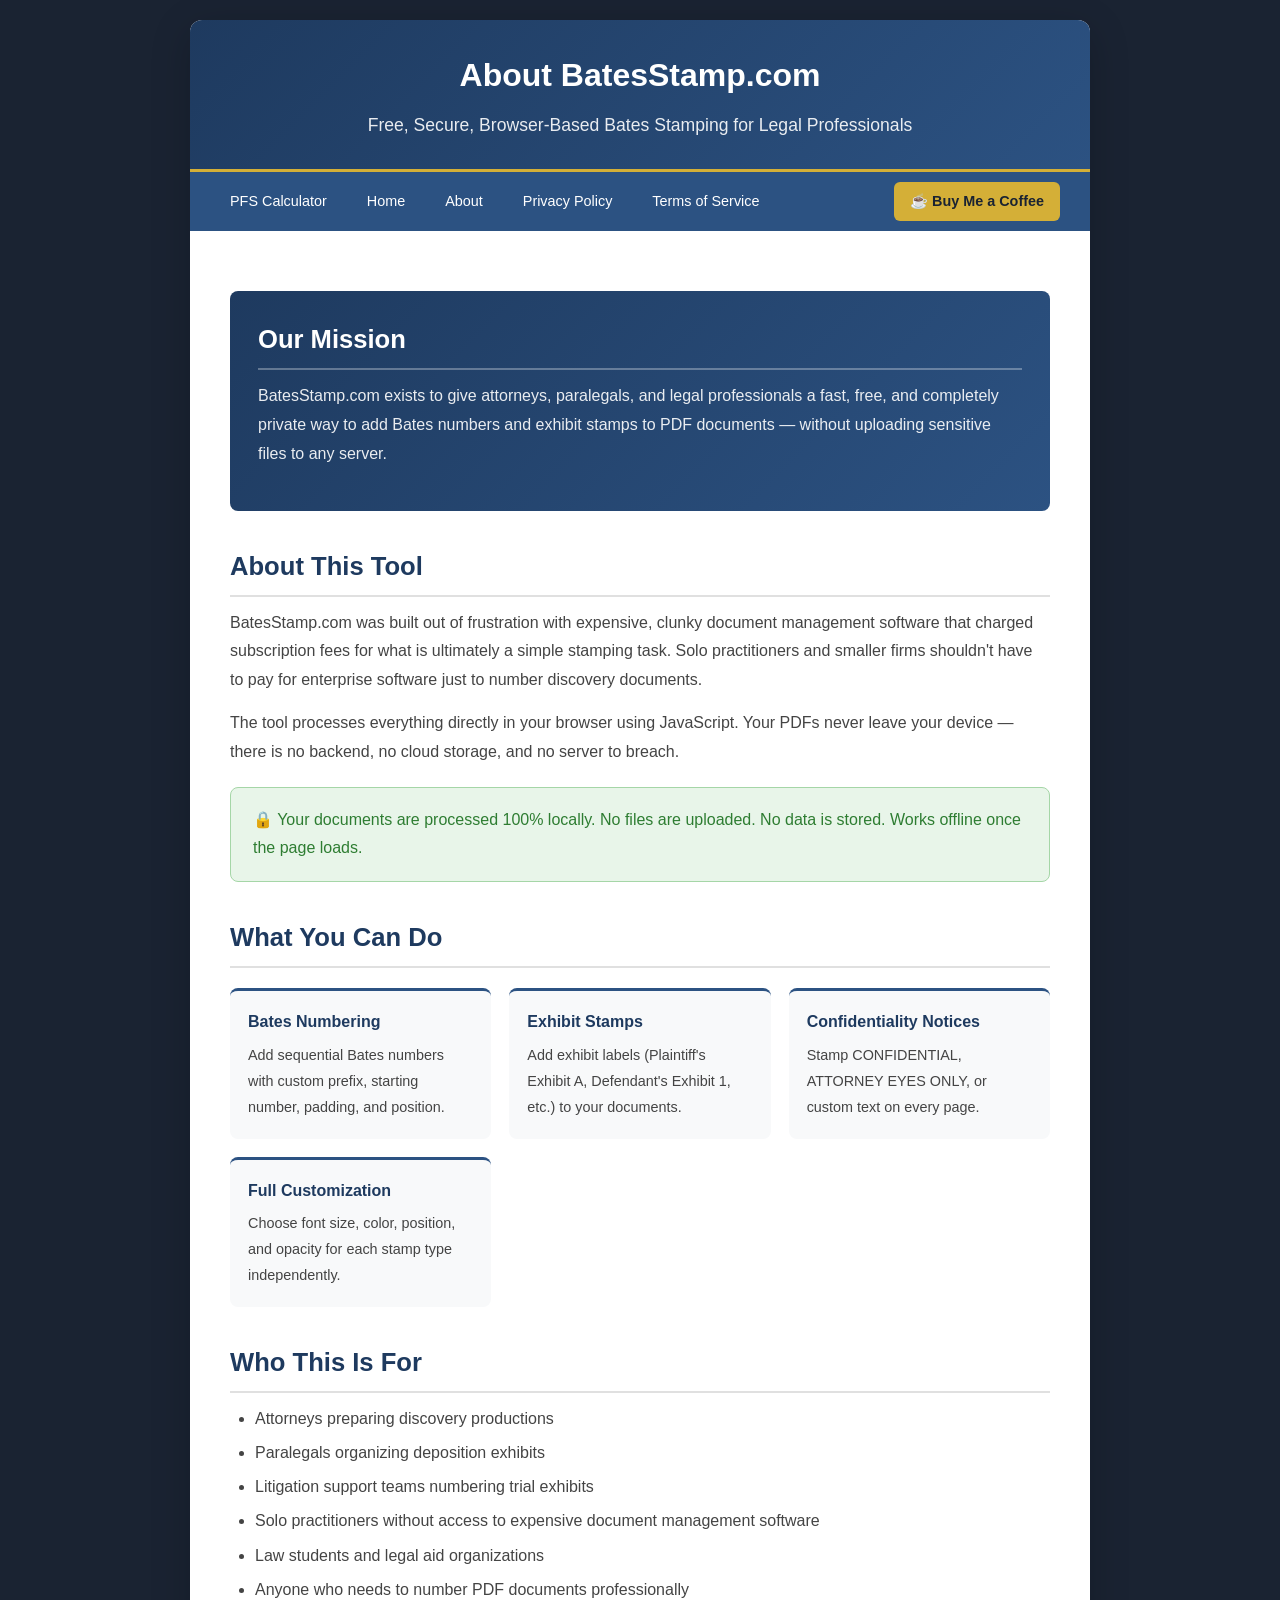
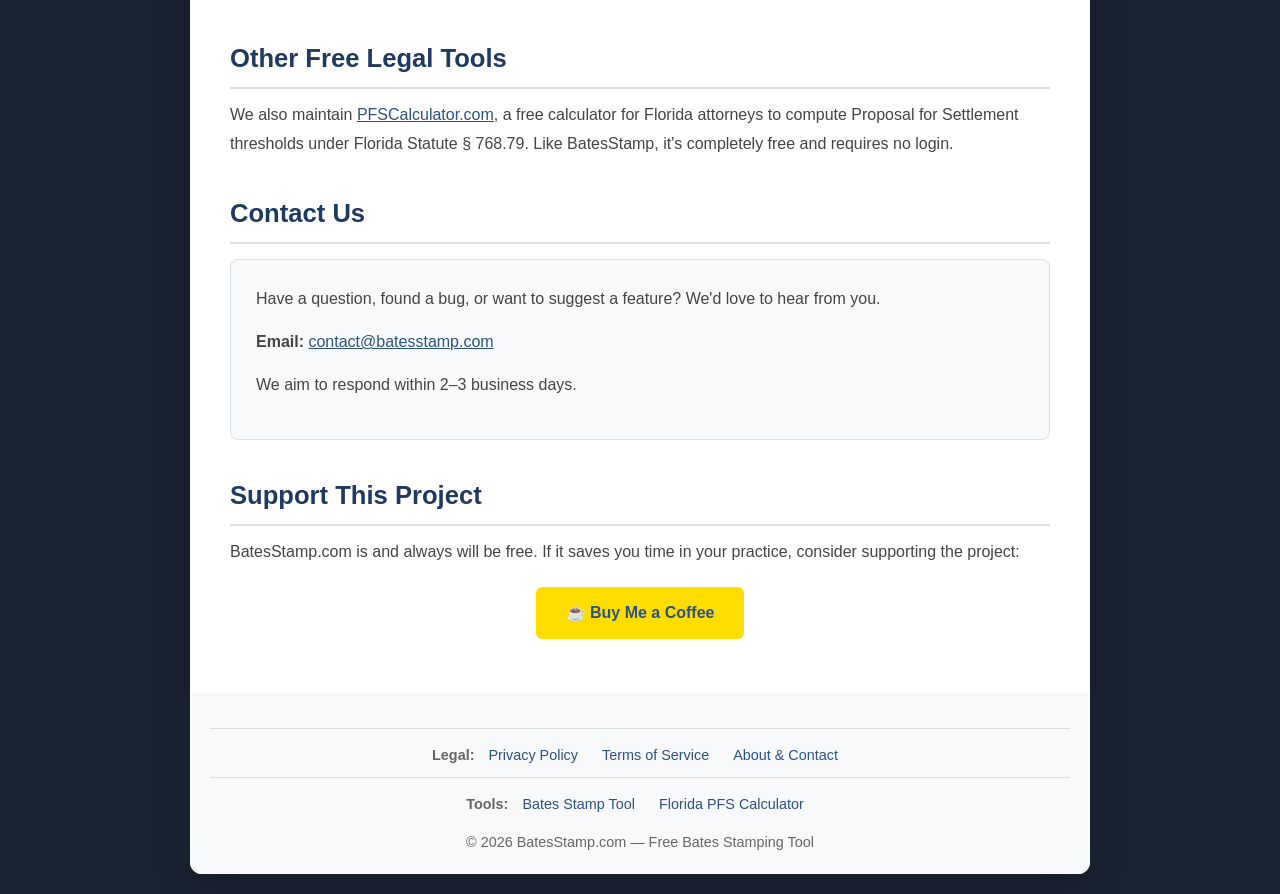
==== about.html @ 550e522e "Add AdSense compliance pages and site infrastructure - Add privacy-policy.html covering GA, AdSense," ====
<!DOCTYPE html>
<html lang="en">
<head>
    <meta charset="UTF-8">
    <meta name="viewport" content="width=device-width, initial-scale=1.0">

    <!-- Google Analytics -->
    <script async src="https://www.googletagmanager.com/gtag/js?id=G-13354133605"></script>
    <script>
      window.dataLayer = window.dataLayer || [];
      function gtag(){dataLayer.push(arguments);}
      gtag('js', new Date());
      gtag('config', 'G-13354133605');
    </script>

    <!-- Favicon -->
    <link rel="icon" type="image/x-icon" href="/favicon.ico">
    <link rel="icon" type="image/svg+xml" href="/favicon.svg">
    <link rel="apple-touch-icon" href="/apple-touch-icon.png">

    <title>About | BatesStamp.com &mdash; Free Online Bates Stamping Tool</title>
    <meta name="description" content="About BatesStamp.com - a free, secure browser-based tool for adding Bates numbers, exhibit stamps, and confidentiality notices to PDF documents.">
    <meta name="robots" content="index, follow">
    <link rel="canonical" href="https://batesstamp.com/about.html">

    <!-- Google AdSense -->
    <script async src="https://pagead2.googlesyndication.com/pagead/js/adsbygoogle.js?client=ca-pub-9125889511214710" crossorigin="anonymous"></script>

    <style>
        * { margin: 0; padding: 0; box-sizing: border-box; }

        body {
            font-family: -apple-system, BlinkMacSystemFont, 'Segoe UI', Roboto, Oxygen, Ubuntu, Cantarell, sans-serif;
            background: #1a2332;
            min-height: 100vh;
            padding: 20px;
            line-height: 1.6;
            color: #333;
        }

        .container {
            max-width: 900px;
            margin: 0 auto;
            background: white;
            border-radius: 12px;
            box-shadow: 0 10px 40px rgba(0,0,0,0.2);
            overflow: hidden;
        }

        .header {
            background: linear-gradient(135deg, #1e3a5f 0%, #2c5282 100%);
            color: white;
            padding: 30px;
            text-align: center;
            border-bottom: 3px solid #d4af37;
        }

        .header h1 { font-size: 2em; margin-bottom: 10px; }
        .header p { font-size: 1.1em; opacity: 0.9; }

        .nav-bar {
            background: #2c5282;
            padding: 10px 30px;
            display: flex;
            justify-content: space-between;
            align-items: center;
            flex-wrap: wrap;
            gap: 15px;
        }

        .nav-links { display: flex; gap: 20px; flex-wrap: wrap; }

        .nav-links a {
            color: white;
            text-decoration: none;
            font-size: 0.9em;
            padding: 5px 10px;
            border-radius: 4px;
            transition: background 0.3s;
        }

        .nav-links a:hover { background: rgba(255,255,255,0.1); }

        .support-link {
            background: #d4af37;
            color: #1a2332;
            padding: 8px 16px;
            border-radius: 6px;
            text-decoration: none;
            font-weight: 600;
            font-size: 0.9em;
            transition: transform 0.2s, box-shadow 0.2s;
            display: inline-block;
        }

        .support-link:hover {
            transform: translateY(-2px);
            box-shadow: 0 4px 12px rgba(212,175,55,0.3);
        }

        .page-content { padding: 40px; }

        .page-content h2 {
            color: #1e3a5f;
            font-size: 1.6rem;
            margin-top: 35px;
            margin-bottom: 12px;
            padding-bottom: 8px;
            border-bottom: 2px solid #e0e0e0;
        }

        .page-content h3 {
            color: #2c5282;
            font-size: 1.1rem;
            margin-top: 20px;
            margin-bottom: 8px;
        }

        .page-content p { margin-bottom: 14px; color: #444; line-height: 1.8; }

        .page-content ul { margin-left: 25px; margin-bottom: 14px; }

        .page-content li { margin-bottom: 7px; color: #444; line-height: 1.7; }

        .page-content a { color: #2c5282; }
        .page-content a:hover { text-decoration: underline; }

        .feature-grid {
            display: grid;
            grid-template-columns: repeat(auto-fit, minmax(200px, 1fr));
            gap: 18px;
            margin: 20px 0;
        }

        .feature-card {
            background: #f8f9fa;
            border-radius: 8px;
            padding: 18px;
            border-top: 3px solid #2c5282;
        }

        .feature-card h3 { margin-top: 0; color: #1e3a5f; font-size: 1rem; }
        .feature-card p { font-size: 0.9rem; margin-bottom: 0; }

        .mission-box {
            background: linear-gradient(135deg, #1e3a5f 0%, #2c5282 100%);
            color: white;
            border-radius: 8px;
            padding: 28px;
            margin: 20px 0 30px;
        }

        .mission-box h2 {
            color: white;
            border-bottom-color: rgba(255,255,255,0.3);
            margin-top: 0;
        }

        .mission-box p { color: rgba(255,255,255,0.9); }

        .privacy-badge {
            background: #e8f5e9;
            border: 1px solid #a5d6a7;
            border-radius: 8px;
            padding: 18px 22px;
            margin: 20px 0;
        }

        .privacy-badge p { color: #2e7d32; margin-bottom: 0; font-weight: 500; }

        .contact-box {
            background: #f8f9fa;
            border: 1px solid #e0e0e0;
            border-radius: 8px;
            padding: 25px;
            margin-top: 15px;
        }

        .coffee-btn {
            display: inline-block;
            background: #FFDD00;
            color: #000;
            padding: 12px 30px;
            border-radius: 6px;
            font-weight: 600;
            text-decoration: none;
            transition: transform 0.2s, box-shadow 0.2s;
            font-size: 1rem;
        }

        .coffee-btn:hover {
            transform: translateY(-2px);
            box-shadow: 0 5px 15px rgba(255,221,0,0.4);
            color: #000;
            text-decoration: none;
        }

        .footer {
            text-align: center;
            padding: 20px;
            color: #666;
            font-size: 0.9em;
            background: #f8f9fa;
        }

        .footer-links { margin-top: 15px; padding-top: 15px; border-top: 1px solid #ddd; }

        .footer-links a {
            color: #2c5282;
            text-decoration: none;
            margin: 0 10px;
            font-weight: 500;
        }

        .footer-links a:hover { text-decoration: underline; }

        @media (max-width: 768px) {
            .page-content { padding: 20px; }
            .header h1 { font-size: 1.6em; }
            .nav-bar { flex-direction: column; align-items: flex-start; padding: 15px; }
            .nav-links { width: 100%; flex-direction: column; gap: 10px; }
            .support-link { width: 100%; text-align: center; }
        }
    </style>
</head>
<body>
    <div class="container">
        <div class="header">
            <h1>About BatesStamp.com</h1>
            <p>Free, Secure, Browser-Based Bates Stamping for Legal Professionals</p>
        </div>

        <div class="nav-bar">
            <div class="nav-links">
                <a href="https://pfscalculator.com" target="_blank" rel="noopener noreferrer">PFS Calculator</a>
                <a href="/">Home</a>
                <a href="/about.html">About</a>
                <a href="/privacy-policy.html">Privacy Policy</a>
                <a href="/terms-of-service.html">Terms of Service</a>
            </div>
            <a href="https://www.buymeacoffee.com/ctibs" target="_blank" rel="noopener noreferrer" class="support-link">&#9749; Buy Me a Coffee</a>
        </div>

        <div class="page-content">

            <div class="mission-box">
                <h2>Our Mission</h2>
                <p>BatesStamp.com exists to give attorneys, paralegals, and legal professionals a fast, free, and completely private way to add Bates numbers and exhibit stamps to PDF documents &mdash; without uploading sensitive files to any server.</p>
            </div>

            <h2>About This Tool</h2>
            <p>BatesStamp.com was built out of frustration with expensive, clunky document management software that charged subscription fees for what is ultimately a simple stamping task. Solo practitioners and smaller firms shouldn't have to pay for enterprise software just to number discovery documents.</p>

            <p>The tool processes everything directly in your browser using JavaScript. Your PDFs never leave your device &mdash; there is no backend, no cloud storage, and no server to breach.</p>

            <div class="privacy-badge">
                <p>&#128274; Your documents are processed 100% locally. No files are uploaded. No data is stored. Works offline once the page loads.</p>
            </div>

            <h2>What You Can Do</h2>

            <div class="feature-grid">
                <div class="feature-card">
                    <h3>Bates Numbering</h3>
                    <p>Add sequential Bates numbers with custom prefix, starting number, padding, and position.</p>
                </div>
                <div class="feature-card">
                    <h3>Exhibit Stamps</h3>
                    <p>Add exhibit labels (Plaintiff's Exhibit A, Defendant's Exhibit 1, etc.) to your documents.</p>
                </div>
                <div class="feature-card">
                    <h3>Confidentiality Notices</h3>
                    <p>Stamp CONFIDENTIAL, ATTORNEY EYES ONLY, or custom text on every page.</p>
                </div>
                <div class="feature-card">
                    <h3>Full Customization</h3>
                    <p>Choose font size, color, position, and opacity for each stamp type independently.</p>
                </div>
            </div>

            <h2>Who This Is For</h2>
            <ul>
                <li>Attorneys preparing discovery productions</li>
                <li>Paralegals organizing deposition exhibits</li>
                <li>Litigation support teams numbering trial exhibits</li>
                <li>Solo practitioners without access to expensive document management software</li>
                <li>Law students and legal aid organizations</li>
                <li>Anyone who needs to number PDF documents professionally</li>
            </ul>

            <h2>Other Free Legal Tools</h2>
            <p>We also maintain <a href="https://pfscalculator.com" target="_blank" rel="noopener noreferrer">PFSCalculator.com</a>, a free calculator for Florida attorneys to compute Proposal for Settlement thresholds under Florida Statute &sect;&nbsp;768.79. Like BatesStamp, it's completely free and requires no login.</p>

            <h2 id="contact">Contact Us</h2>
            <div class="contact-box">
                <p>Have a question, found a bug, or want to suggest a feature? We'd love to hear from you.</p>
                <p>
                    <strong>Email:</strong> <a href="mailto:contact@batesstamp.com">contact@batesstamp.com</a>
                </p>
                <p>We aim to respond within 2&ndash;3 business days.</p>
            </div>

            <h2>Support This Project</h2>
            <p>BatesStamp.com is and always will be free. If it saves you time in your practice, consider supporting the project:</p>
            <p style="text-align: center; margin-top: 20px;">
                <a href="https://www.buymeacoffee.com/ctibs" target="_blank" rel="noopener noreferrer" class="coffee-btn">&#9749; Buy Me a Coffee</a>
            </p>

        </div>

        <div class="footer">
            <div class="footer-links">
                <strong>Legal:</strong>
                <a href="/privacy-policy.html">Privacy Policy</a>
                <a href="/terms-of-service.html">Terms of Service</a>
                <a href="/about.html">About &amp; Contact</a>
            </div>
            <div class="footer-links" style="margin-top: 10px;">
                <strong>Tools:</strong>
                <a href="/">Bates Stamp Tool</a>
                <a href="https://pfscalculator.com" target="_blank" rel="noopener noreferrer">Florida PFS Calculator</a>
            </div>
            <p style="margin-top: 15px;">&copy; 2026 BatesStamp.com &mdash; Free Bates Stamping Tool</p>
        </div>
    </div>
</body>
</html>
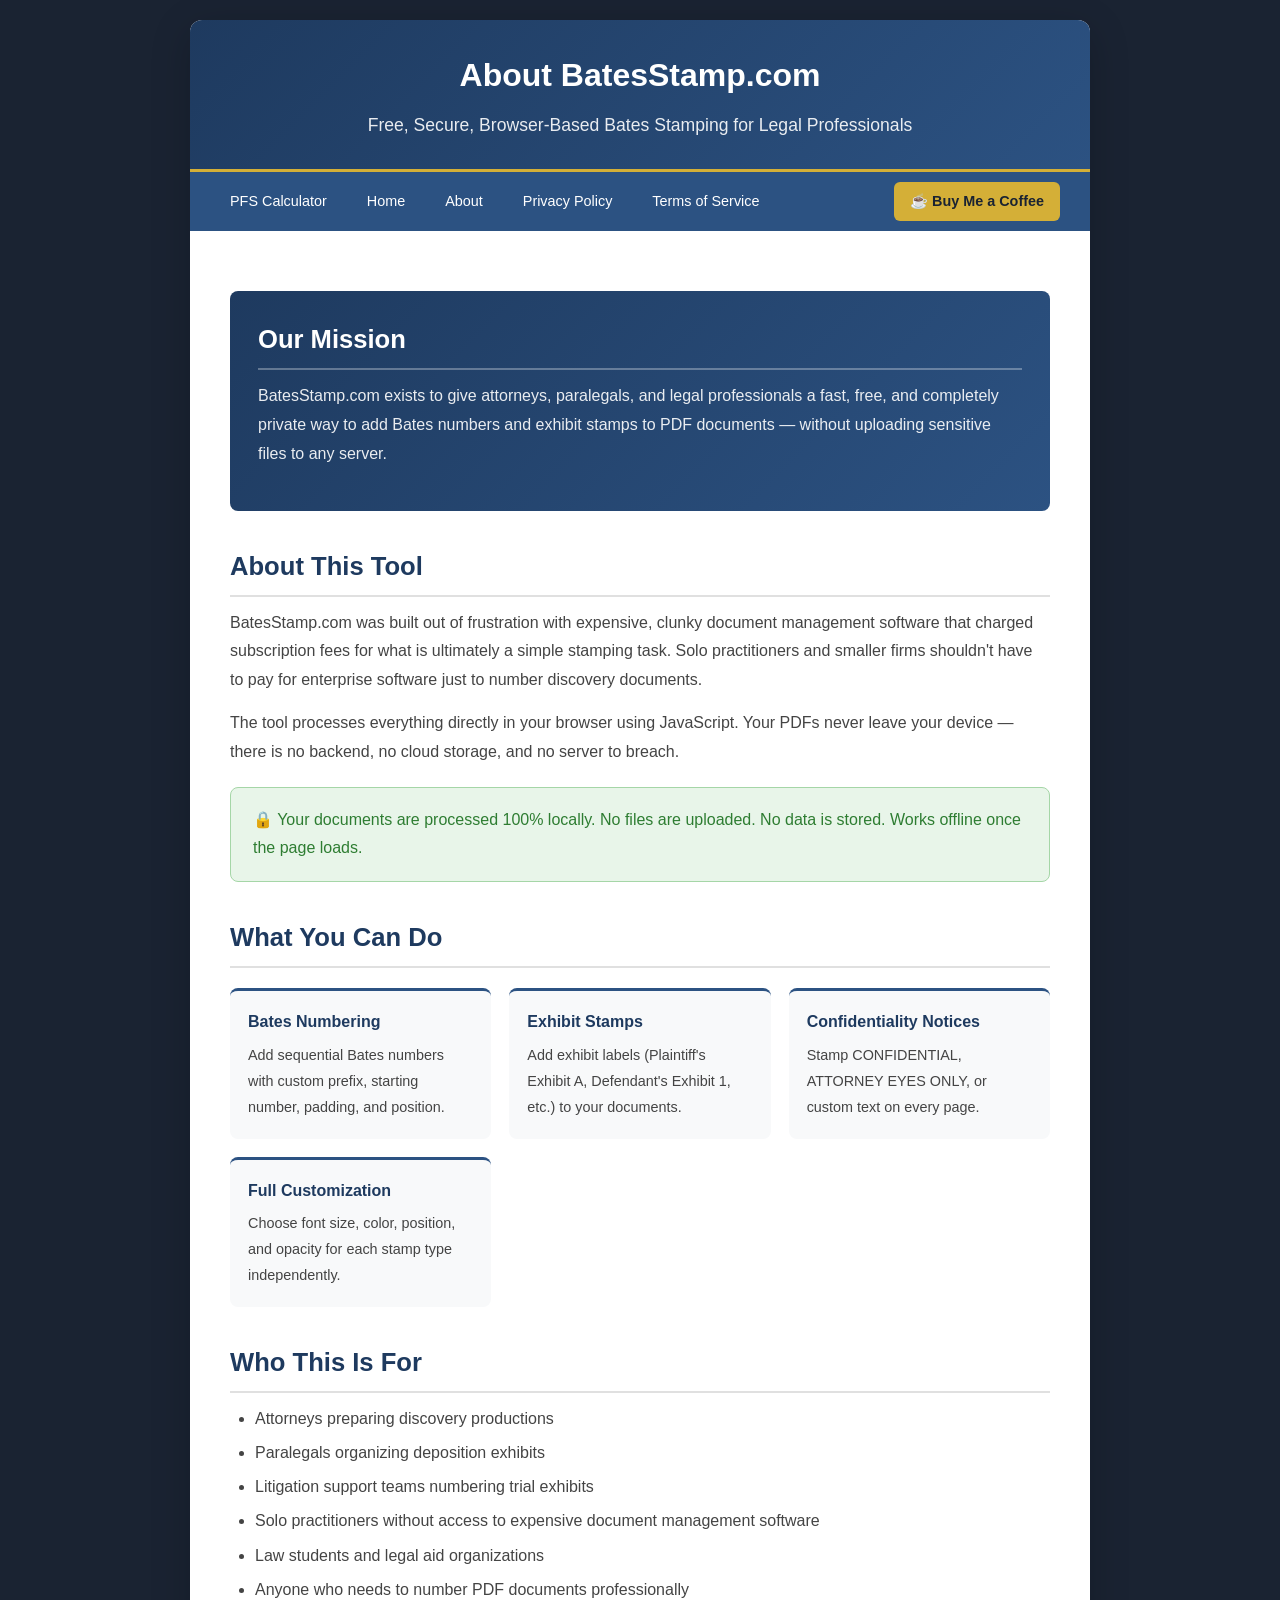
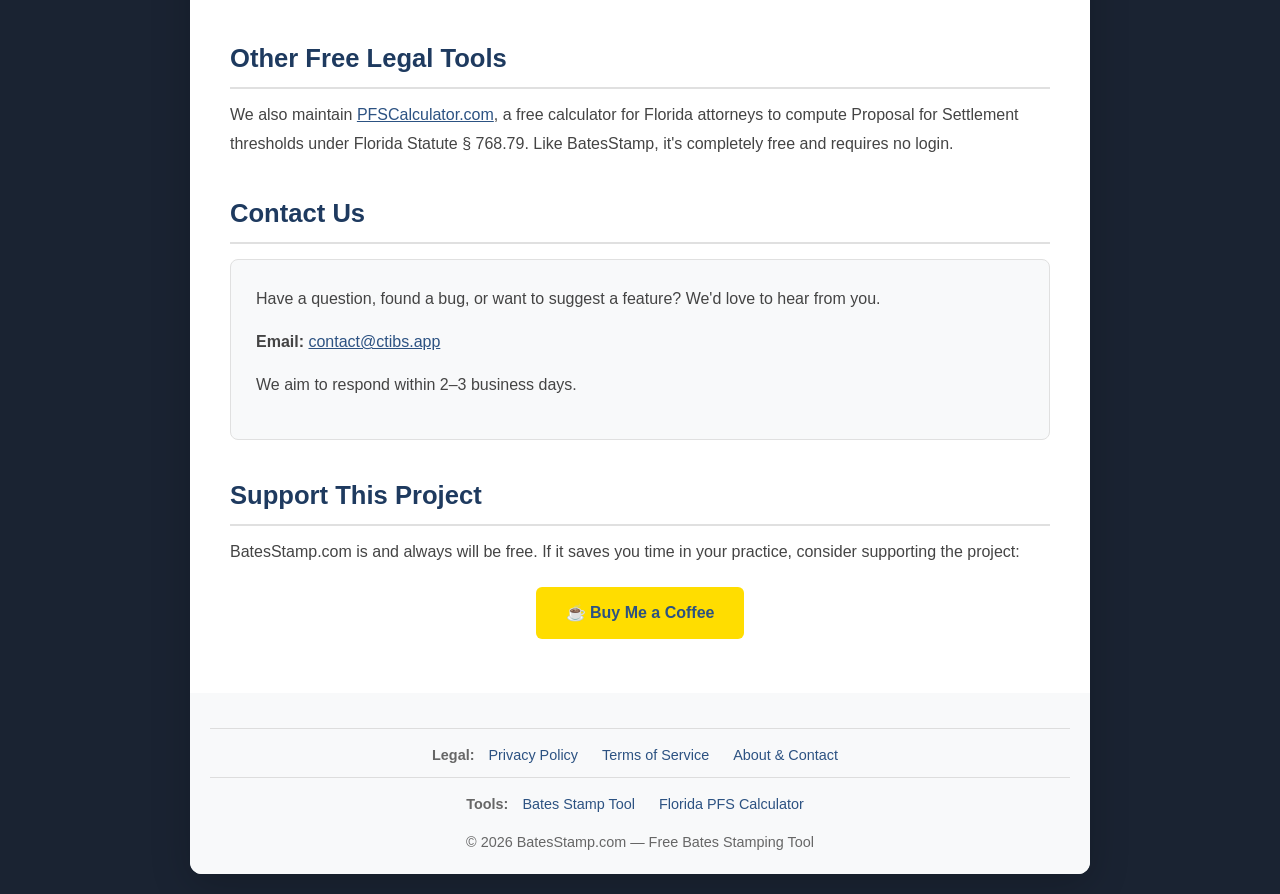
==== commit 85cd7f62: "Update contact email address in about.html" ====
--- a/about.html
+++ b/about.html
@@ -295,7 +295,7 @@
             <div class="contact-box">
                 <p>Have a question, found a bug, or want to suggest a feature? We'd love to hear from you.</p>
                 <p>
-                    <strong>Email:</strong> <a href="mailto:contact@batesstamp.com">contact@batesstamp.com</a>
+                    <strong>Email:</strong> <a href="mailto:contact@ctibs.app">contact@ctibs.app</a>
                 </p>
                 <p>We aim to respond within 2&ndash;3 business days.</p>
             </div>
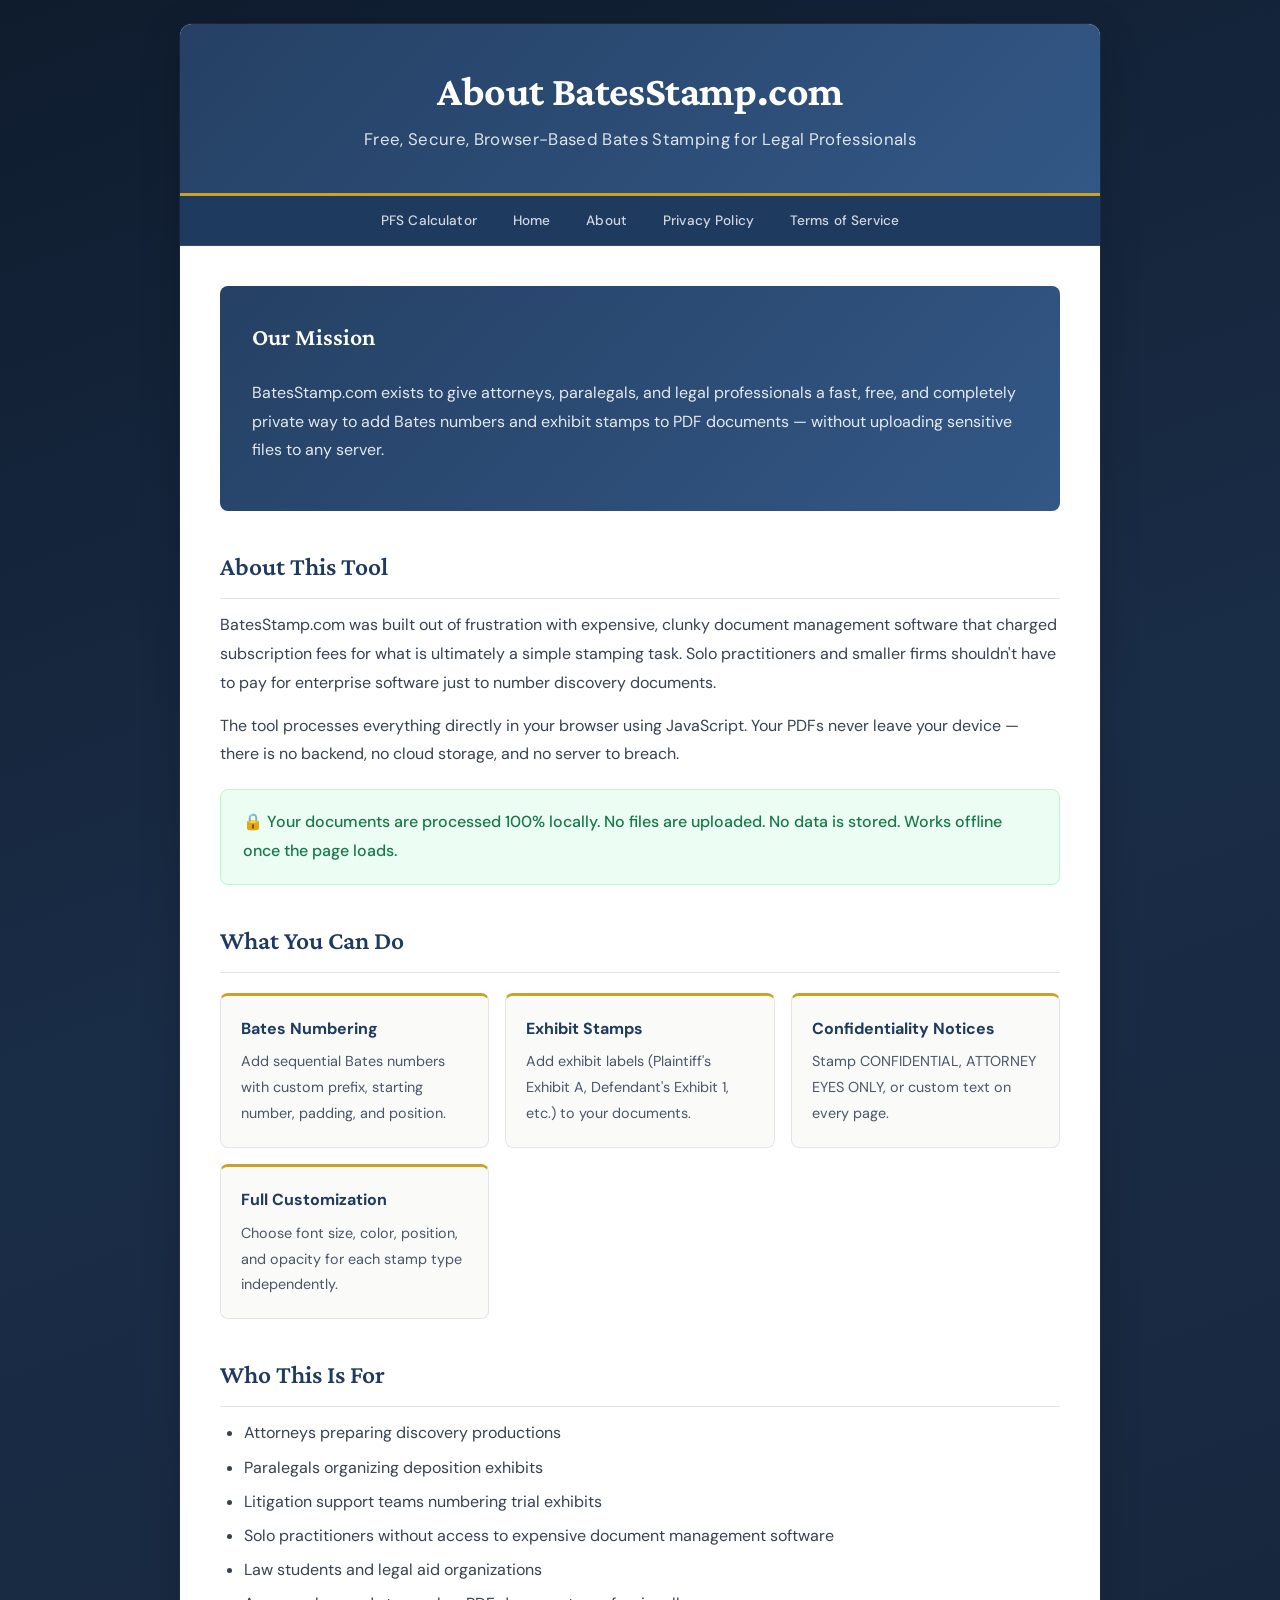
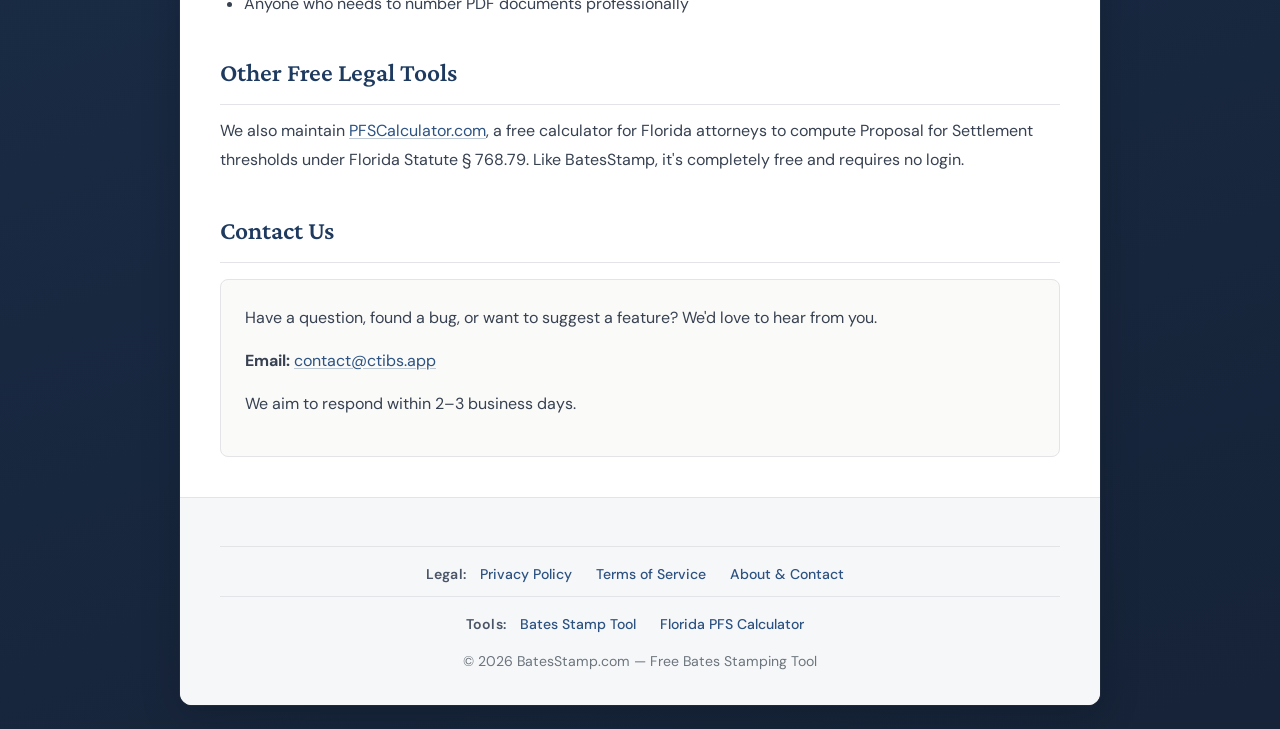
==== commit 592125d0: "Major site overhaul: design, accessibility, security, and SEO improvements Design: - Add Crimson Pro" ====
--- a/about.html
+++ b/about.html
@@ -13,6 +13,9 @@
       gtag('config', 'G-13354133605');
     </script>
 
+    <!-- Umami Analytics -->
+    <script defer src="https://umami.ctibs.app/script.js" data-website-id="b5a8938f-fd00-486c-bf17-0352963407f3"></script>
+
     <!-- Favicon -->
     <link rel="icon" type="image/x-icon" href="/favicon.ico">
     <link rel="icon" type="image/svg+xml" href="/favicon.svg">
@@ -23,214 +26,31 @@
     <meta name="robots" content="index, follow">
     <link rel="canonical" href="https://batesstamp.com/about.html">
 
+    <meta property="og:type" content="website">
+    <meta property="og:url" content="https://batesstamp.com/about.html">
+    <meta property="og:title" content="About | BatesStamp.com - Free Online Bates Stamping Tool">
+    <meta property="og:description" content="About BatesStamp.com - a free, secure browser-based tool for adding Bates numbers, exhibit stamps, and confidentiality notices to PDF documents.">
+    <meta property="twitter:card" content="summary">
+    <meta property="twitter:url" content="https://batesstamp.com/about.html">
+    <meta property="twitter:title" content="About | BatesStamp.com - Free Online Bates Stamping Tool">
+    <meta property="twitter:description" content="About BatesStamp.com - a free, secure browser-based tool for adding Bates numbers, exhibit stamps, and confidentiality notices to PDF documents.">
+
     <!-- Google AdSense -->
     <script async src="https://pagead2.googlesyndication.com/pagead/js/adsbygoogle.js?client=ca-pub-9125889511214710" crossorigin="anonymous"></script>
 
-    <style>
-        * { margin: 0; padding: 0; box-sizing: border-box; }
-
-        body {
-            font-family: -apple-system, BlinkMacSystemFont, 'Segoe UI', Roboto, Oxygen, Ubuntu, Cantarell, sans-serif;
-            background: #1a2332;
-            min-height: 100vh;
-            padding: 20px;
-            line-height: 1.6;
-            color: #333;
-        }
-
-        .container {
-            max-width: 900px;
-            margin: 0 auto;
-            background: white;
-            border-radius: 12px;
-            box-shadow: 0 10px 40px rgba(0,0,0,0.2);
-            overflow: hidden;
-        }
-
-        .header {
-            background: linear-gradient(135deg, #1e3a5f 0%, #2c5282 100%);
-            color: white;
-            padding: 30px;
-            text-align: center;
-            border-bottom: 3px solid #d4af37;
-        }
-
-        .header h1 { font-size: 2em; margin-bottom: 10px; }
-        .header p { font-size: 1.1em; opacity: 0.9; }
-
-        .nav-bar {
-            background: #2c5282;
-            padding: 10px 30px;
-            display: flex;
-            justify-content: space-between;
-            align-items: center;
-            flex-wrap: wrap;
-            gap: 15px;
-        }
-
-        .nav-links { display: flex; gap: 20px; flex-wrap: wrap; }
-
-        .nav-links a {
-            color: white;
-            text-decoration: none;
-            font-size: 0.9em;
-            padding: 5px 10px;
-            border-radius: 4px;
-            transition: background 0.3s;
-        }
-
-        .nav-links a:hover { background: rgba(255,255,255,0.1); }
-
-        .support-link {
-            background: #d4af37;
-            color: #1a2332;
-            padding: 8px 16px;
-            border-radius: 6px;
-            text-decoration: none;
-            font-weight: 600;
-            font-size: 0.9em;
-            transition: transform 0.2s, box-shadow 0.2s;
-            display: inline-block;
-        }
-
-        .support-link:hover {
-            transform: translateY(-2px);
-            box-shadow: 0 4px 12px rgba(212,175,55,0.3);
-        }
-
-        .page-content { padding: 40px; }
-
-        .page-content h2 {
-            color: #1e3a5f;
-            font-size: 1.6rem;
-            margin-top: 35px;
-            margin-bottom: 12px;
-            padding-bottom: 8px;
-            border-bottom: 2px solid #e0e0e0;
-        }
-
-        .page-content h3 {
-            color: #2c5282;
-            font-size: 1.1rem;
-            margin-top: 20px;
-            margin-bottom: 8px;
-        }
-
-        .page-content p { margin-bottom: 14px; color: #444; line-height: 1.8; }
-
-        .page-content ul { margin-left: 25px; margin-bottom: 14px; }
-
-        .page-content li { margin-bottom: 7px; color: #444; line-height: 1.7; }
-
-        .page-content a { color: #2c5282; }
-        .page-content a:hover { text-decoration: underline; }
-
-        .feature-grid {
-            display: grid;
-            grid-template-columns: repeat(auto-fit, minmax(200px, 1fr));
-            gap: 18px;
-            margin: 20px 0;
-        }
-
-        .feature-card {
-            background: #f8f9fa;
-            border-radius: 8px;
-            padding: 18px;
-            border-top: 3px solid #2c5282;
-        }
-
-        .feature-card h3 { margin-top: 0; color: #1e3a5f; font-size: 1rem; }
-        .feature-card p { font-size: 0.9rem; margin-bottom: 0; }
-
-        .mission-box {
-            background: linear-gradient(135deg, #1e3a5f 0%, #2c5282 100%);
-            color: white;
-            border-radius: 8px;
-            padding: 28px;
-            margin: 20px 0 30px;
-        }
-
-        .mission-box h2 {
-            color: white;
-            border-bottom-color: rgba(255,255,255,0.3);
-            margin-top: 0;
-        }
-
-        .mission-box p { color: rgba(255,255,255,0.9); }
-
-        .privacy-badge {
-            background: #e8f5e9;
-            border: 1px solid #a5d6a7;
-            border-radius: 8px;
-            padding: 18px 22px;
-            margin: 20px 0;
-        }
-
-        .privacy-badge p { color: #2e7d32; margin-bottom: 0; font-weight: 500; }
-
-        .contact-box {
-            background: #f8f9fa;
-            border: 1px solid #e0e0e0;
-            border-radius: 8px;
-            padding: 25px;
-            margin-top: 15px;
-        }
-
-        .coffee-btn {
-            display: inline-block;
-            background: #FFDD00;
-            color: #000;
-            padding: 12px 30px;
-            border-radius: 6px;
-            font-weight: 600;
-            text-decoration: none;
-            transition: transform 0.2s, box-shadow 0.2s;
-            font-size: 1rem;
-        }
-
-        .coffee-btn:hover {
-            transform: translateY(-2px);
-            box-shadow: 0 5px 15px rgba(255,221,0,0.4);
-            color: #000;
-            text-decoration: none;
-        }
-
-        .footer {
-            text-align: center;
-            padding: 20px;
-            color: #666;
-            font-size: 0.9em;
-            background: #f8f9fa;
-        }
-
-        .footer-links { margin-top: 15px; padding-top: 15px; border-top: 1px solid #ddd; }
-
-        .footer-links a {
-            color: #2c5282;
-            text-decoration: none;
-            margin: 0 10px;
-            font-weight: 500;
-        }
-
-        .footer-links a:hover { text-decoration: underline; }
-
-        @media (max-width: 768px) {
-            .page-content { padding: 20px; }
-            .header h1 { font-size: 1.6em; }
-            .nav-bar { flex-direction: column; align-items: flex-start; padding: 15px; }
-            .nav-links { width: 100%; flex-direction: column; gap: 10px; }
-            .support-link { width: 100%; text-align: center; }
-        }
-    </style>
+    <link rel="preconnect" href="https://fonts.googleapis.com">
+    <link rel="preconnect" href="https://fonts.gstatic.com" crossorigin>
+    <link rel="stylesheet" href="/styles.css">
 </head>
 <body>
+    <a href="#main-content" class="skip-link">Skip to main content</a>
     <div class="container">
-        <div class="header">
+        <header>
             <h1>About BatesStamp.com</h1>
             <p>Free, Secure, Browser-Based Bates Stamping for Legal Professionals</p>
-        </div>
+        </header>
 
-        <div class="nav-bar">
+        <nav aria-label="Main navigation">
             <div class="nav-links">
                 <a href="https://pfscalculator.com" target="_blank" rel="noopener noreferrer">PFS Calculator</a>
                 <a href="/">Home</a>
@@ -238,10 +58,9 @@
                 <a href="/privacy-policy.html">Privacy Policy</a>
                 <a href="/terms-of-service.html">Terms of Service</a>
             </div>
-            <a href="https://www.buymeacoffee.com/ctibs" target="_blank" rel="noopener noreferrer" class="support-link">&#9749; Buy Me a Coffee</a>
-        </div>
+        </nav>
 
-        <div class="page-content">
+        <main id="main-content" class="page-content">
 
             <div class="mission-box">
                 <h2>Our Mission</h2>
@@ -300,15 +119,9 @@
                 <p>We aim to respond within 2&ndash;3 business days.</p>
             </div>
 
-            <h2>Support This Project</h2>
-            <p>BatesStamp.com is and always will be free. If it saves you time in your practice, consider supporting the project:</p>
-            <p style="text-align: center; margin-top: 20px;">
-                <a href="https://www.buymeacoffee.com/ctibs" target="_blank" rel="noopener noreferrer" class="coffee-btn">&#9749; Buy Me a Coffee</a>
-            </p>
+        </main>
 
-        </div>
-
-        <div class="footer">
+        <footer>
             <div class="footer-links">
                 <strong>Legal:</strong>
                 <a href="/privacy-policy.html">Privacy Policy</a>
@@ -321,7 +134,7 @@
                 <a href="https://pfscalculator.com" target="_blank" rel="noopener noreferrer">Florida PFS Calculator</a>
             </div>
             <p style="margin-top: 15px;">&copy; 2026 BatesStamp.com &mdash; Free Bates Stamping Tool</p>
-        </div>
+        </footer>
     </div>
 </body>
 </html>
--- a/styles.css
+++ b/styles.css
@@ -0,0 +1,929 @@
+/* ==========================================================================
+   BatesStamp.com - Consolidated Stylesheet
+   ========================================================================== */
+
+@import url('https://fonts.googleapis.com/css2?family=Crimson+Pro:wght@400;600;700&family=DM+Sans:wght@400;500;600;700&display=swap');
+
+/* ==========================================================================
+   CSS Custom Properties
+   ========================================================================== */
+
+:root {
+    --navy-deep: #0f1c2e;
+    --navy: #1e3a5f;
+    --navy-mid: #2c5282;
+    --navy-light: #3d6098;
+    --gold: #c9a227;
+    --gold-light: #f5ecd0;
+    --gold-hover: #ddb832;
+    --gold-muted: rgba(201, 162, 39, 0.12);
+    --white: #ffffff;
+    --off-white: #f6f7f9;
+    --cream: #fafaf8;
+    --gray-100: #f0f1f3;
+    --gray-200: #e2e4e8;
+    --gray-300: #c8ccd2;
+    --gray-400: #9da3ad;
+    --gray-500: #6c757d;
+    --gray-600: #4a5568;
+    --gray-700: #374151;
+    --gray-800: #1f2937;
+    --text-heading: #1a2332;
+    --text-body: #374151;
+    --text-muted: #6c757d;
+    --success: #16794a;
+    --success-bg: #ecfdf3;
+    --error: #c53030;
+    --error-bg: #fef2f2;
+    --warning: #b45309;
+    --warning-bg: #fffbeb;
+    --font-display: 'Crimson Pro', Georgia, 'Times New Roman', serif;
+    --font-body: 'DM Sans', -apple-system, BlinkMacSystemFont, 'Segoe UI', sans-serif;
+    --radius-sm: 4px;
+    --radius-md: 8px;
+    --radius-lg: 12px;
+    --shadow-sm: 0 1px 3px rgba(0, 0, 0, 0.08);
+    --shadow-md: 0 4px 16px rgba(0, 0, 0, 0.1);
+    --shadow-lg: 0 10px 40px rgba(0, 0, 0, 0.18);
+    --transition: 0.2s ease;
+}
+
+/* ==========================================================================
+   1. Base/Reset
+   ========================================================================== */
+
+* {
+    margin: 0;
+    padding: 0;
+    box-sizing: border-box;
+}
+
+body {
+    font-family: var(--font-body);
+    background: linear-gradient(160deg, #0f1c2e 0%, #1a2d47 40%, #162338 100%);
+    min-height: 100vh;
+    padding: 24px;
+    line-height: 1.6;
+    color: var(--text-body);
+    -webkit-font-smoothing: antialiased;
+    -moz-osx-font-smoothing: grayscale;
+}
+
+/* ==========================================================================
+   2. Layout (container)
+   ========================================================================== */
+
+.container {
+    max-width: 920px;
+    margin: 0 auto;
+    background: var(--white);
+    border-radius: var(--radius-lg);
+    box-shadow: var(--shadow-lg), 0 0 0 1px rgba(255, 255, 255, 0.05);
+    overflow: hidden;
+}
+
+/* ==========================================================================
+   3. Header
+   ========================================================================== */
+
+header {
+    background:
+        linear-gradient(135deg, rgba(30, 58, 95, 0.97) 0%, rgba(44, 82, 130, 0.97) 100%),
+        url("data:image/svg+xml,%3Csvg width='60' height='60' viewBox='0 0 60 60' xmlns='http://www.w3.org/2000/svg'%3E%3Cg fill='none' fill-rule='evenodd'%3E%3Cg fill='%23ffffff' fill-opacity='0.03'%3E%3Cpath d='M36 34v-4h-2v4h-4v2h4v4h2v-4h4v-2h-4zm0-30V0h-2v4h-4v2h4v4h2V6h4V4h-4zM6 34v-4H4v4H0v2h4v4h2v-4h4v-2H6zM6 4V0H4v4H0v2h4v4h2V6h4V4H6z'/%3E%3C/g%3E%3C/g%3E%3C/svg%3E");
+    color: white;
+    padding: 44px 40px 40px;
+    text-align: center;
+    border-bottom: 3px solid var(--gold);
+    position: relative;
+}
+
+header::after {
+    content: '';
+    position: absolute;
+    bottom: -3px;
+    left: 0;
+    right: 0;
+    height: 3px;
+    background: linear-gradient(90deg, transparent, var(--gold), transparent);
+}
+
+header h1 {
+    font-family: var(--font-display);
+    font-size: 2.6em;
+    font-weight: 700;
+    margin-bottom: 10px;
+    letter-spacing: -0.01em;
+    line-height: 1.15;
+}
+
+header p {
+    font-size: 1.05em;
+    opacity: 0.85;
+    font-weight: 400;
+    letter-spacing: 0.02em;
+}
+
+/* ==========================================================================
+   4. Navigation
+   ========================================================================== */
+
+nav {
+    background: var(--navy);
+    padding: 0 32px;
+    display: flex;
+    justify-content: center;
+    align-items: center;
+    flex-wrap: wrap;
+    gap: 0;
+    border-bottom: 1px solid rgba(255, 255, 255, 0.08);
+}
+
+.nav-links {
+    display: flex;
+    gap: 0;
+    flex-wrap: wrap;
+}
+
+.nav-links a {
+    color: rgba(255, 255, 255, 0.8);
+    text-decoration: none;
+    font-size: 0.85em;
+    font-weight: 500;
+    padding: 14px 18px;
+    transition: color var(--transition), background var(--transition);
+    position: relative;
+    letter-spacing: 0.01em;
+}
+
+.nav-links a:hover {
+    color: white;
+    background: rgba(255, 255, 255, 0.06);
+}
+
+.nav-links a::after {
+    content: '';
+    position: absolute;
+    bottom: 0;
+    left: 50%;
+    transform: translateX(-50%);
+    width: 0;
+    height: 2px;
+    background: var(--gold);
+    transition: width var(--transition);
+}
+
+.nav-links a:hover::after {
+    width: 60%;
+}
+
+/* ==========================================================================
+   5. Main content
+   ========================================================================== */
+
+main {
+    padding: 40px;
+}
+
+.intro-text {
+    text-align: center;
+    font-size: 1.05rem;
+    color: var(--text-muted);
+    margin-bottom: 32px;
+    line-height: 1.7;
+    max-width: 680px;
+    margin-left: auto;
+    margin-right: auto;
+}
+
+.opacity-control {
+    display: flex;
+    align-items: center;
+    gap: 12px;
+}
+
+.opacity-control input[type="range"] {
+    flex: 1;
+    accent-color: var(--navy-mid);
+}
+
+.opacity-control span {
+    min-width: 45px;
+    font-weight: 600;
+    color: var(--navy);
+    font-variant-numeric: tabular-nums;
+}
+
+.warning {
+    color: var(--warning);
+    font-weight: 500;
+}
+
+/* ==========================================================================
+   6. Main content - subpages (.page-content)
+   ========================================================================== */
+
+.page-content h2 {
+    font-family: var(--font-display);
+    color: var(--navy);
+    font-size: 1.6rem;
+    font-weight: 600;
+    margin-top: 36px;
+    margin-bottom: 12px;
+    padding-bottom: 10px;
+    border-bottom: 1px solid var(--gray-200);
+}
+
+.page-content h3 {
+    color: var(--navy-mid);
+    font-size: 1.1rem;
+    font-weight: 600;
+    margin-top: 22px;
+    margin-bottom: 8px;
+}
+
+.page-content p {
+    margin-bottom: 14px;
+    color: var(--text-body);
+    line-height: 1.8;
+}
+
+.page-content ul {
+    margin-left: 24px;
+    margin-bottom: 14px;
+}
+
+.page-content li {
+    margin-bottom: 7px;
+    color: var(--text-body);
+    line-height: 1.7;
+}
+
+.page-content a {
+    color: var(--navy-mid);
+    text-decoration-color: rgba(44, 82, 130, 0.3);
+    text-underline-offset: 2px;
+    transition: text-decoration-color var(--transition);
+}
+
+.page-content a:hover {
+    text-decoration-color: var(--navy-mid);
+}
+
+/* ==========================================================================
+   7. Form controls
+   ========================================================================== */
+
+label {
+    display: block;
+    margin-bottom: 6px;
+    font-weight: 500;
+    font-size: 0.9em;
+    color: var(--gray-600);
+    letter-spacing: 0.01em;
+}
+
+input[type="file"],
+input[type="number"],
+input[type="text"],
+input[type="color"],
+select {
+    padding: 10px 12px;
+    border: 1.5px solid var(--gray-200);
+    border-radius: var(--radius-md);
+    font-size: 14px;
+    font-family: var(--font-body);
+    width: 100%;
+    transition: border-color var(--transition), box-shadow var(--transition);
+    background: var(--white);
+    color: var(--text-heading);
+}
+
+input[type="file"]:hover,
+input[type="number"]:hover,
+input[type="text"]:hover,
+select:hover {
+    border-color: var(--gray-300);
+}
+
+input[type="file"]:focus,
+input[type="number"]:focus,
+input[type="text"]:focus,
+select:focus {
+    outline: none;
+    border-color: var(--navy-mid);
+    box-shadow: 0 0 0 3px rgba(44, 82, 130, 0.12);
+}
+
+input[type="color"] {
+    height: 44px;
+    cursor: pointer;
+    padding: 4px;
+}
+
+.info-text {
+    font-size: 0.82em;
+    color: var(--gray-400);
+    margin-top: 6px;
+    line-height: 1.5;
+}
+
+.two-column {
+    display: grid;
+    grid-template-columns: 1fr 1fr;
+    gap: 20px;
+}
+
+.three-column {
+    display: grid;
+    grid-template-columns: 1fr 1fr 1fr;
+    gap: 16px;
+}
+
+.checkbox-group {
+    display: flex;
+    align-items: center;
+    margin-top: 10px;
+    cursor: pointer;
+}
+
+.checkbox-group input[type="checkbox"] {
+    appearance: none;
+    -webkit-appearance: none;
+    width: 20px;
+    height: 20px;
+    border: 2px solid var(--gray-300);
+    border-radius: var(--radius-sm);
+    margin-right: 10px;
+    cursor: pointer;
+    position: relative;
+    transition: all var(--transition);
+    flex-shrink: 0;
+}
+
+.checkbox-group input[type="checkbox"]:checked {
+    background: var(--navy-mid);
+    border-color: var(--navy-mid);
+}
+
+.checkbox-group input[type="checkbox"]:checked::after {
+    content: '';
+    position: absolute;
+    left: 5px;
+    top: 2px;
+    width: 6px;
+    height: 10px;
+    border: solid white;
+    border-width: 0 2px 2px 0;
+    transform: rotate(45deg);
+}
+
+.checkbox-group input[type="checkbox"]:focus-visible {
+    box-shadow: 0 0 0 3px rgba(44, 82, 130, 0.2);
+}
+
+.checkbox-group label {
+    margin-bottom: 0;
+    cursor: pointer;
+    font-weight: 500;
+    color: var(--text-heading);
+}
+
+/* ==========================================================================
+   8. Sections and control groups
+   ========================================================================== */
+
+.section {
+    margin-bottom: 24px;
+    padding: 24px;
+    background: var(--cream);
+    border-radius: var(--radius-md);
+    border: 1px solid var(--gray-200);
+    transition: border-color var(--transition);
+}
+
+.section:hover {
+    border-color: var(--gray-300);
+}
+
+.section-title {
+    font-family: var(--font-body);
+    font-size: 1em;
+    color: var(--navy);
+    margin-bottom: 16px;
+    font-weight: 700;
+    display: flex;
+    align-items: center;
+    gap: 10px;
+    text-transform: uppercase;
+    letter-spacing: 0.05em;
+}
+
+.control-group {
+    margin-bottom: 18px;
+}
+
+.control-group:last-child {
+    margin-bottom: 0;
+}
+
+/* ==========================================================================
+   9. Buttons
+   ========================================================================== */
+
+.button {
+    background: var(--navy);
+    color: white;
+    padding: 16px 40px;
+    border: none;
+    border-radius: var(--radius-md);
+    cursor: pointer;
+    font-size: 15px;
+    font-weight: 600;
+    font-family: var(--font-body);
+    width: 100%;
+    transition: all var(--transition);
+    letter-spacing: 0.02em;
+    position: relative;
+    overflow: hidden;
+}
+
+.button::before {
+    content: '';
+    position: absolute;
+    top: 0;
+    left: 0;
+    right: 0;
+    height: 3px;
+    background: var(--gold);
+    transform: scaleX(0);
+    transition: transform 0.3s ease;
+}
+
+.button:hover {
+    background: var(--navy-mid);
+    transform: translateY(-1px);
+    box-shadow: 0 4px 16px rgba(30, 58, 95, 0.3);
+}
+
+.button:hover::before {
+    transform: scaleX(1);
+}
+
+.button:active {
+    transform: translateY(0);
+}
+
+.button:disabled {
+    background: var(--gray-300);
+    cursor: not-allowed;
+    transform: none;
+    box-shadow: none;
+}
+
+.button:disabled::before {
+    display: none;
+}
+
+/* ==========================================================================
+   10. Status messages
+   ========================================================================== */
+
+.status {
+    margin-top: 20px;
+    padding: 16px 20px;
+    background: var(--gray-100);
+    border-radius: var(--radius-md);
+    min-height: 52px;
+    text-align: center;
+    font-size: 0.95em;
+    border: 1px solid var(--gray-200);
+    transition: all 0.3s ease;
+    display: flex;
+    align-items: center;
+    justify-content: center;
+}
+
+.error {
+    color: var(--error);
+    font-weight: 500;
+}
+
+.success {
+    color: var(--success);
+    font-weight: 600;
+}
+
+/* ==========================================================================
+   11. Ad containers
+   ========================================================================== */
+
+.ad-container {
+    background: var(--off-white);
+    padding: 20px;
+    text-align: center;
+    border-radius: var(--radius-md);
+    margin: 24px 0;
+    border: 1px dashed var(--gray-200);
+}
+
+.ad-label {
+    font-size: 0.7em;
+    color: var(--gray-400);
+    margin-bottom: 10px;
+    text-transform: uppercase;
+    letter-spacing: 1.5px;
+    font-weight: 500;
+}
+
+/* ==========================================================================
+   11b. SEO content section (index page)
+   ========================================================================== */
+
+.seo-content {
+    background: var(--cream);
+    padding: 48px 36px;
+    border-radius: var(--radius-md);
+    margin-top: 48px;
+    line-height: 1.8;
+    border: 1px solid var(--gray-200);
+}
+
+.seo-content h2 {
+    font-family: var(--font-display);
+    color: var(--navy);
+    margin-bottom: 8px;
+    font-size: 2rem;
+    text-align: center;
+    font-weight: 700;
+}
+
+.seo-content h2::after {
+    content: '';
+    display: block;
+    width: 48px;
+    height: 3px;
+    background: var(--gold);
+    margin: 16px auto 24px;
+    border-radius: 2px;
+}
+
+.seo-content-inner h3 {
+    font-family: var(--font-display);
+    color: var(--navy);
+    margin-top: 36px;
+    margin-bottom: 14px;
+    font-size: 1.45rem;
+    font-weight: 600;
+}
+
+.seo-content-inner p {
+    margin-bottom: 16px;
+    color: var(--text-body);
+}
+
+.seo-content-inner ul {
+    margin-left: 24px;
+    margin-bottom: 20px;
+    color: var(--gray-600);
+}
+
+.seo-content-inner li {
+    margin-bottom: 8px;
+    line-height: 1.7;
+}
+
+.feature-highlights {
+    display: grid;
+    grid-template-columns: repeat(auto-fit, minmax(260px, 1fr));
+    gap: 20px;
+    margin: 28px 0;
+}
+
+.feature-highlight-card {
+    background: var(--white);
+    padding: 24px;
+    border-radius: var(--radius-md);
+    border: 1px solid var(--gray-200);
+    transition: border-color var(--transition), box-shadow var(--transition);
+}
+
+.feature-highlight-card:hover {
+    border-color: var(--gold);
+    box-shadow: var(--shadow-sm);
+}
+
+.feature-highlight-card h4 {
+    color: var(--navy);
+    margin-bottom: 8px;
+    font-size: 1.05rem;
+    font-weight: 700;
+}
+
+.feature-highlight-card p {
+    margin: 0;
+    font-size: 0.92rem;
+    color: var(--gray-600);
+    line-height: 1.6;
+}
+
+/* ==========================================================================
+   12. Feature grid (about page)
+   ========================================================================== */
+
+.feature-grid {
+    display: grid;
+    grid-template-columns: repeat(auto-fit, minmax(200px, 1fr));
+    gap: 16px;
+    margin: 20px 0;
+}
+
+.feature-card {
+    background: var(--cream);
+    border-radius: var(--radius-md);
+    padding: 20px;
+    border: 1px solid var(--gray-200);
+    border-top: 3px solid var(--gold);
+    transition: box-shadow var(--transition);
+}
+
+.feature-card:hover {
+    box-shadow: var(--shadow-sm);
+}
+
+.feature-card h3 {
+    margin-top: 0;
+    color: var(--navy);
+    font-size: 1rem;
+    font-weight: 700;
+}
+
+.feature-card p {
+    font-size: 0.9rem;
+    margin-bottom: 0;
+    color: var(--gray-600);
+}
+
+/* ==========================================================================
+   13. Mission box (about page)
+   ========================================================================== */
+
+.mission-box {
+    background:
+        linear-gradient(135deg, rgba(30, 58, 95, 0.97) 0%, rgba(44, 82, 130, 0.97) 100%),
+        url("data:image/svg+xml,%3Csvg width='60' height='60' viewBox='0 0 60 60' xmlns='http://www.w3.org/2000/svg'%3E%3Cg fill='none' fill-rule='evenodd'%3E%3Cg fill='%23ffffff' fill-opacity='0.03'%3E%3Cpath d='M36 34v-4h-2v4h-4v2h4v4h2v-4h4v-2h-4zm0-30V0h-2v4h-4v2h4v4h2V6h4V4h-4zM6 34v-4H4v4H0v2h4v4h2v-4h4v-2H6zM6 4V0H4v4H0v2h4v4h2V6h4V4H6z'/%3E%3C/g%3E%3C/g%3E%3C/svg%3E");
+    color: white;
+    border-radius: var(--radius-md);
+    padding: 32px;
+    margin: 0 0 32px;
+}
+
+.mission-box h2 {
+    font-family: var(--font-display);
+    color: white;
+    border-bottom: none;
+    margin-top: 0;
+    font-size: 1.5rem;
+}
+
+.mission-box p {
+    color: rgba(255, 255, 255, 0.88);
+    line-height: 1.8;
+}
+
+/* ==========================================================================
+   14. Privacy badge (about page)
+   ========================================================================== */
+
+.privacy-badge {
+    background: var(--success-bg);
+    border: 1px solid #bbf7d0;
+    border-radius: var(--radius-md);
+    padding: 18px 22px;
+    margin: 20px 0;
+}
+
+.privacy-badge p {
+    color: var(--success);
+    margin-bottom: 0;
+    font-weight: 500;
+}
+
+/* ==========================================================================
+   15. Contact box (about/privacy pages)
+   ========================================================================== */
+
+.contact-box {
+    background: var(--cream);
+    border: 1px solid var(--gray-200);
+    border-radius: var(--radius-md);
+    padding: 24px;
+    margin-top: 16px;
+}
+
+/* ==========================================================================
+   17. Last updated (privacy/terms pages)
+   ========================================================================== */
+
+.last-updated {
+    background: var(--gold-muted);
+    border-left: 3px solid var(--gold);
+    padding: 12px 18px;
+    border-radius: 0 var(--radius-sm) var(--radius-sm) 0;
+    font-size: 0.88rem;
+    color: var(--gray-600);
+    margin-bottom: 28px;
+    font-weight: 500;
+}
+
+/* ==========================================================================
+   18. Highlight box (privacy page)
+   ========================================================================== */
+
+.highlight-box {
+    background: #eef6fd;
+    border-left: 3px solid var(--navy-mid);
+    padding: 16px 20px;
+    border-radius: 0 var(--radius-sm) var(--radius-sm) 0;
+    margin: 20px 0;
+}
+
+.highlight-box p {
+    margin-bottom: 0;
+    color: var(--navy);
+    font-weight: 500;
+}
+
+/* ==========================================================================
+   19. Important notice (terms page)
+   ========================================================================== */
+
+.important-notice {
+    background: var(--warning-bg);
+    border: 1px solid #fde68a;
+    border-left: 3px solid var(--warning);
+    border-radius: 0 var(--radius-md) var(--radius-md) 0;
+    padding: 18px 22px;
+    margin-bottom: 28px;
+}
+
+.important-notice p {
+    color: var(--warning);
+    margin-bottom: 0;
+    font-weight: 500;
+}
+
+/* ==========================================================================
+   20. Footer
+   ========================================================================== */
+
+footer {
+    text-align: center;
+    padding: 32px 40px;
+    color: var(--gray-500);
+    font-size: 0.88em;
+    background: var(--off-white);
+    border-top: 1px solid var(--gray-200);
+}
+
+.footer-links {
+    margin-top: 16px;
+    padding-top: 16px;
+    border-top: 1px solid var(--gray-200);
+}
+
+.footer-links strong {
+    color: var(--gray-600);
+    font-weight: 600;
+    letter-spacing: 0.02em;
+}
+
+.footer-links a {
+    color: var(--navy-mid);
+    text-decoration: none;
+    margin: 0 10px;
+    font-weight: 500;
+    transition: color var(--transition);
+}
+
+.footer-links a:hover {
+    color: var(--navy);
+    text-decoration: underline;
+    text-decoration-color: rgba(44, 82, 130, 0.3);
+    text-underline-offset: 2px;
+}
+
+.footer-privacy {
+    margin-bottom: 24px;
+}
+
+.footer-privacy h3 {
+    font-family: var(--font-display);
+    color: var(--navy);
+    margin-bottom: 8px;
+    font-size: 1.15em;
+    font-weight: 600;
+}
+
+.footer-privacy p {
+    margin-bottom: 8px;
+    line-height: 1.6;
+    color: var(--gray-600);
+}
+
+/* ==========================================================================
+   21. Skip link
+   ========================================================================== */
+
+.skip-link {
+    position: absolute;
+    top: -40px;
+    left: 0;
+    background: var(--navy);
+    color: white;
+    padding: 8px 16px;
+    z-index: 100;
+    transition: top 0.3s;
+    font-family: var(--font-body);
+    font-size: 0.9em;
+    text-decoration: none;
+}
+
+.skip-link:focus {
+    top: 0;
+}
+
+/* ==========================================================================
+   22. Responsive/Media queries
+   ========================================================================== */
+
+@media (max-width: 768px) {
+    body {
+        padding: 12px;
+    }
+
+    .two-column,
+    .three-column {
+        grid-template-columns: 1fr;
+    }
+
+    header {
+        padding: 32px 24px 28px;
+    }
+
+    header h1 {
+        font-size: 1.7em;
+    }
+
+    main {
+        padding: 24px 20px;
+    }
+
+    nav {
+        padding: 0;
+    }
+
+    .nav-links {
+        width: 100%;
+        flex-direction: column;
+        gap: 0;
+    }
+
+    .nav-links a {
+        padding: 12px 20px;
+        border-bottom: 1px solid rgba(255, 255, 255, 0.06);
+    }
+
+    .nav-links a::after {
+        display: none;
+    }
+
+    .ad-container {
+        padding: 12px;
+    }
+
+    .section {
+        padding: 20px 16px;
+    }
+
+    .seo-content {
+        padding: 32px 20px;
+    }
+
+    footer {
+        padding: 24px 20px;
+    }
+
+    .feature-highlights {
+        grid-template-columns: 1fr;
+    }
+}
+
+@media (max-width: 480px) {
+    header h1 {
+        font-size: 1.4em;
+    }
+
+    .section-title {
+        font-size: 0.9em;
+    }
+}
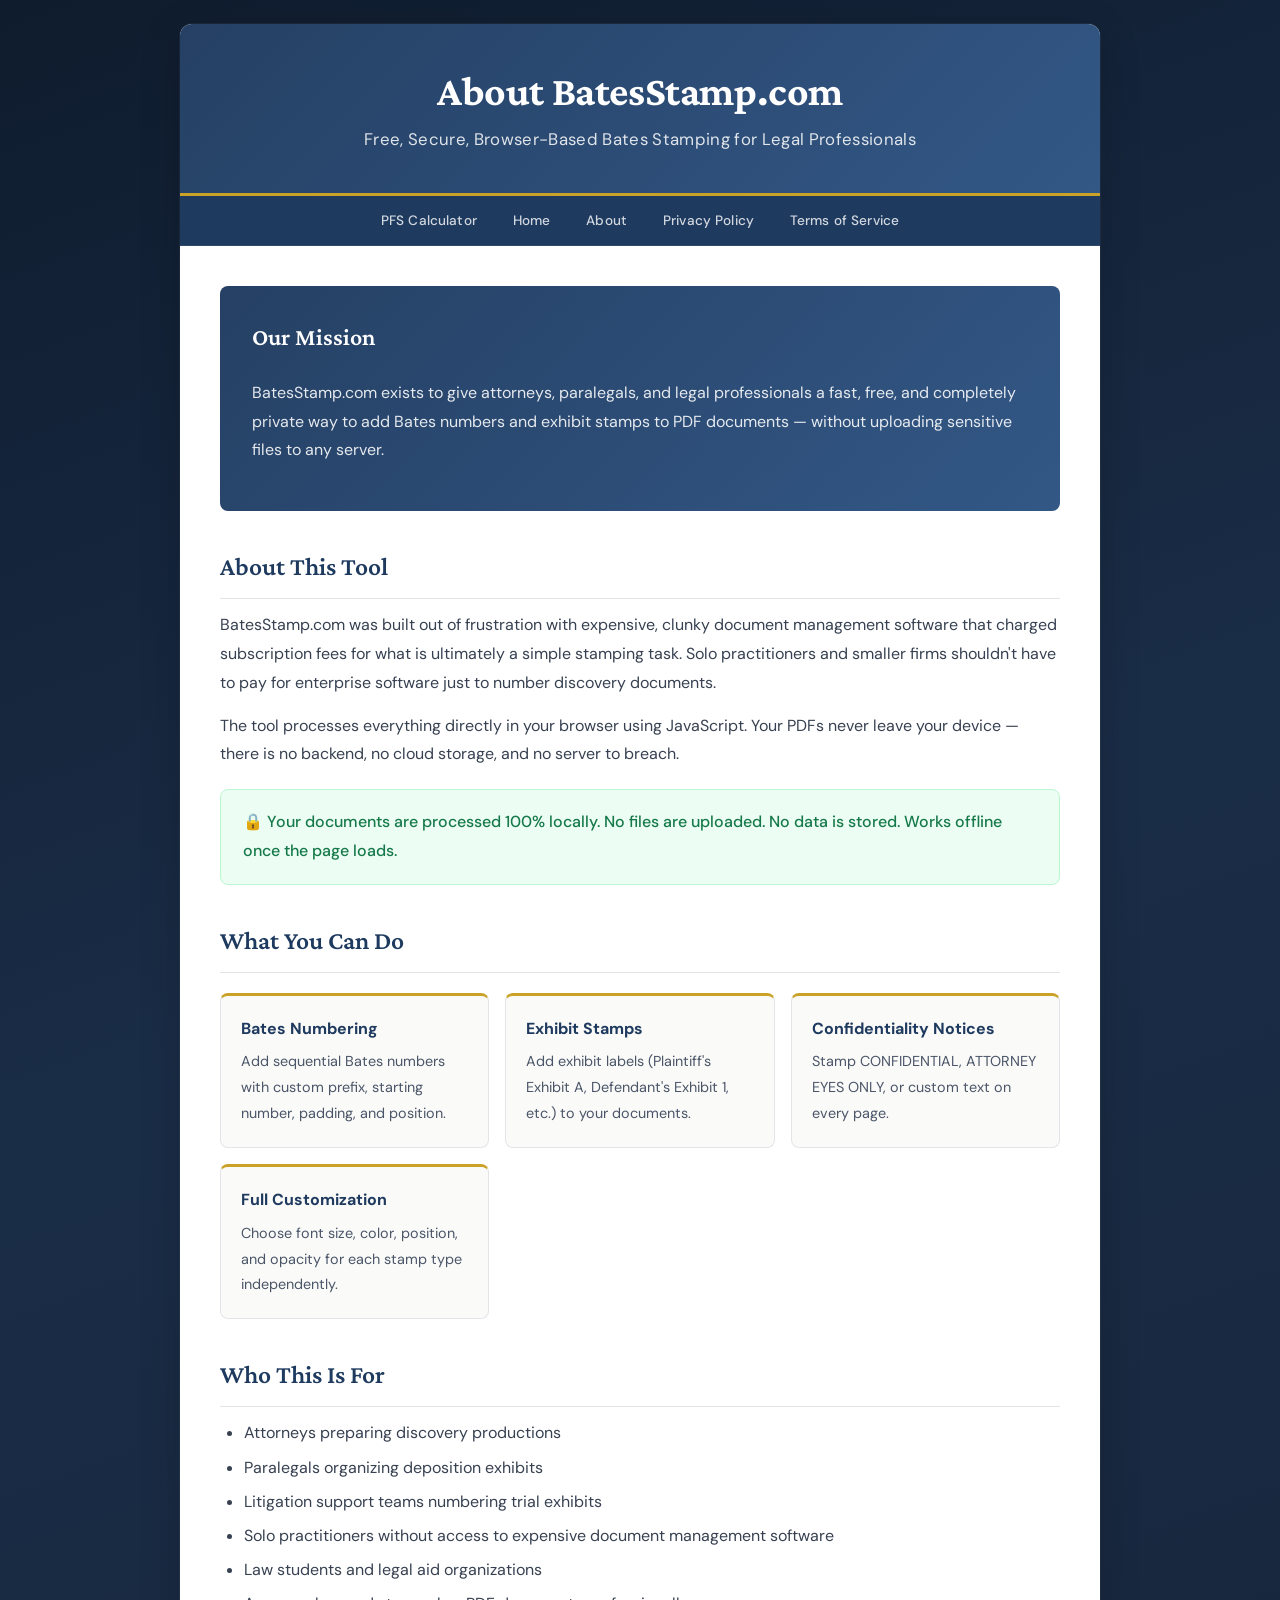
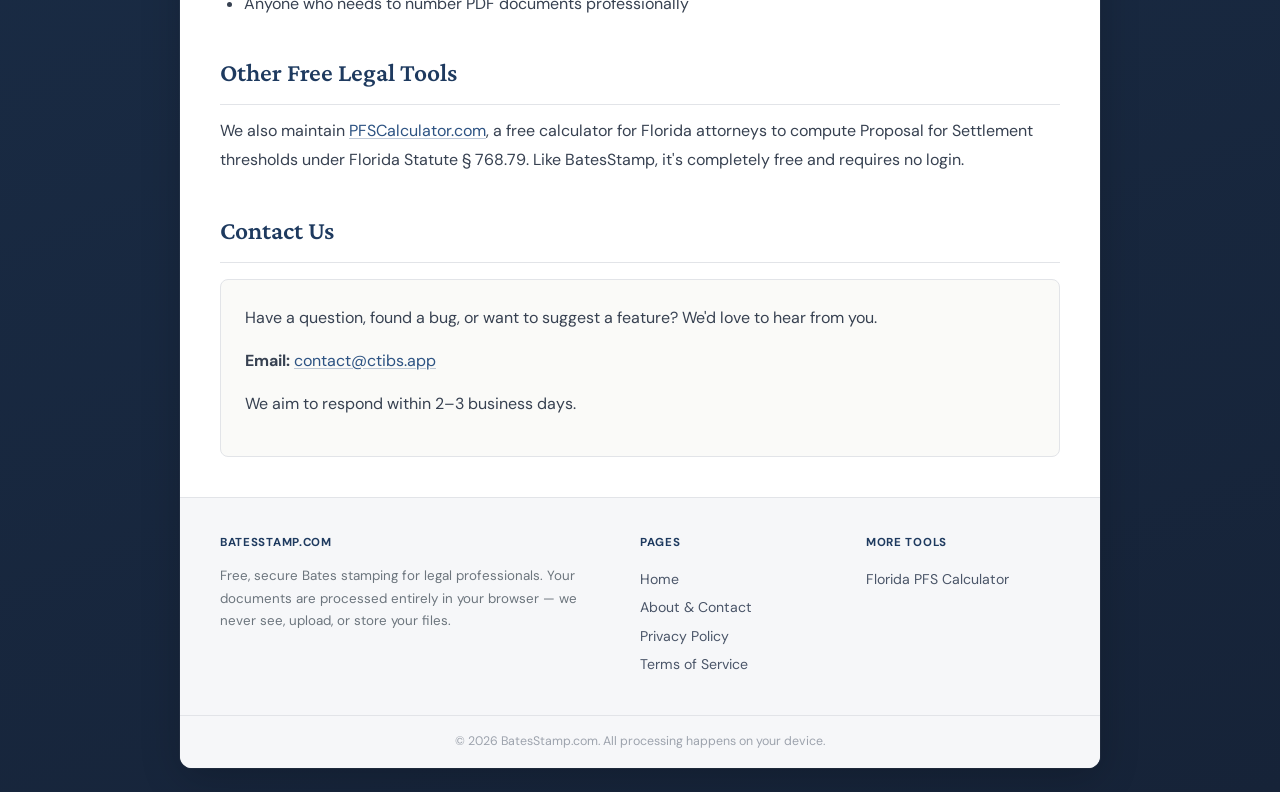
==== commit e58fde9e: "Redesign footer, add title line break, and replace drop zone icons - Add line break in index.html he" ====
--- a/about.html
+++ b/about.html
@@ -19,7 +19,10 @@
     <!-- Favicon -->
     <link rel="icon" type="image/x-icon" href="/favicon.ico">
     <link rel="icon" type="image/svg+xml" href="/favicon.svg">
+    <link rel="icon" type="image/png" sizes="192x192" href="/favicon-192.png">
     <link rel="apple-touch-icon" href="/apple-touch-icon.png">
+    <meta name="theme-color" content="#1e3a5f">
+    <link rel="manifest" href="/manifest.json">
 
     <title>About | BatesStamp.com &mdash; Free Online Bates Stamping Tool</title>
     <meta name="description" content="About BatesStamp.com - a free, secure browser-based tool for adding Bates numbers, exhibit stamps, and confidentiality notices to PDF documents.">
@@ -30,16 +33,19 @@
     <meta property="og:url" content="https://batesstamp.com/about.html">
     <meta property="og:title" content="About | BatesStamp.com - Free Online Bates Stamping Tool">
     <meta property="og:description" content="About BatesStamp.com - a free, secure browser-based tool for adding Bates numbers, exhibit stamps, and confidentiality notices to PDF documents.">
+    <meta property="og:image" content="https://batesstamp.com/og-image.svg">
     <meta property="twitter:card" content="summary">
     <meta property="twitter:url" content="https://batesstamp.com/about.html">
     <meta property="twitter:title" content="About | BatesStamp.com - Free Online Bates Stamping Tool">
     <meta property="twitter:description" content="About BatesStamp.com - a free, secure browser-based tool for adding Bates numbers, exhibit stamps, and confidentiality notices to PDF documents.">
+    <meta property="twitter:image" content="https://batesstamp.com/og-image.svg">
 
     <!-- Google AdSense -->
     <script async src="https://pagead2.googlesyndication.com/pagead/js/adsbygoogle.js?client=ca-pub-9125889511214710" crossorigin="anonymous"></script>
 
     <link rel="preconnect" href="https://fonts.googleapis.com">
     <link rel="preconnect" href="https://fonts.gstatic.com" crossorigin>
+    <link href="https://fonts.googleapis.com/css2?family=Crimson+Pro:wght@400;600;700&family=DM+Sans:wght@400;500;600;700&display=swap" rel="stylesheet">
     <link rel="stylesheet" href="/styles.css">
 </head>
 <body>
@@ -122,18 +128,26 @@
         </main>
 
         <footer>
-            <div class="footer-links">
-                <strong>Legal:</strong>
-                <a href="/privacy-policy.html">Privacy Policy</a>
-                <a href="/terms-of-service.html">Terms of Service</a>
-                <a href="/about.html">About &amp; Contact</a>
+            <div class="footer-top">
+                <div class="footer-col">
+                    <h4>BatesStamp.com</h4>
+                    <p>Free, secure Bates stamping for legal professionals. Your documents are processed entirely in your browser — we never see, upload, or store your files.</p>
+                </div>
+                <div class="footer-col">
+                    <h4>Pages</h4>
+                    <a href="/">Home</a>
+                    <a href="/about.html">About &amp; Contact</a>
+                    <a href="/privacy-policy.html">Privacy Policy</a>
+                    <a href="/terms-of-service.html">Terms of Service</a>
+                </div>
+                <div class="footer-col">
+                    <h4>More Tools</h4>
+                    <a href="https://pfscalculator.com" target="_blank" rel="noopener noreferrer">Florida PFS Calculator</a>
+                </div>
             </div>
-            <div class="footer-links" style="margin-top: 10px;">
-                <strong>Tools:</strong>
-                <a href="/">Bates Stamp Tool</a>
-                <a href="https://pfscalculator.com" target="_blank" rel="noopener noreferrer">Florida PFS Calculator</a>
+            <div class="footer-bottom">
+                <p>&copy; 2026 BatesStamp.com. All processing happens on your device.</p>
             </div>
-            <p style="margin-top: 15px;">&copy; 2026 BatesStamp.com &mdash; Free Bates Stamping Tool</p>
         </footer>
     </div>
 </body>
--- a/styles.css
+++ b/styles.css
@@ -1,8 +1,6 @@
 /* ==========================================================================
    BatesStamp.com - Consolidated Stylesheet
    ========================================================================== */
-
-@import url('https://fonts.googleapis.com/css2?family=Crimson+Pro:wght@400;600;700&family=DM+Sans:wght@400;500;600;700&display=swap');
 
 /* ==========================================================================
    CSS Custom Properties
@@ -213,11 +211,6 @@
     font-variant-numeric: tabular-nums;
 }
 
-.warning {
-    color: var(--warning);
-    font-weight: 500;
-}
-
 /* ==========================================================================
    6. Main content - subpages (.page-content)
    ========================================================================== */
@@ -325,6 +318,80 @@
     color: var(--gray-400);
     margin-top: 6px;
     line-height: 1.5;
+}
+
+/* File upload drop zone */
+.file-drop-zone {
+    border: 2px dashed var(--gray-300);
+    border-radius: var(--radius-md);
+    padding: 32px 24px;
+    text-align: center;
+    cursor: pointer;
+    transition: all var(--transition);
+    background: var(--white);
+    position: relative;
+}
+
+.file-drop-zone:hover {
+    border-color: var(--navy-mid);
+    background: rgba(44, 82, 130, 0.03);
+}
+
+.file-drop-zone.drag-over {
+    border-color: var(--gold);
+    background: var(--gold-muted);
+    border-style: solid;
+}
+
+.file-drop-zone.has-file {
+    border-color: var(--success);
+    border-style: solid;
+    background: var(--success-bg);
+}
+
+.file-drop-zone input[type="file"] {
+    position: absolute;
+    inset: 0;
+    opacity: 0;
+    cursor: pointer;
+    width: 100%;
+    height: 100%;
+}
+
+.drop-zone-icon {
+    margin-bottom: 10px;
+    color: var(--gray-400);
+    transition: color var(--transition);
+    line-height: 1;
+    display: flex;
+    justify-content: center;
+}
+
+.file-drop-zone:hover .drop-zone-icon {
+    color: var(--navy-mid);
+}
+
+.file-drop-zone.has-file .drop-zone-icon {
+    color: var(--success);
+}
+
+.drop-zone-text {
+    font-size: 0.95em;
+    color: var(--gray-500);
+    margin-bottom: 4px;
+    font-weight: 500;
+}
+
+.drop-zone-hint {
+    font-size: 0.82em;
+    color: var(--gray-400);
+}
+
+.drop-zone-filename {
+    font-size: 0.95em;
+    color: var(--success);
+    font-weight: 600;
+    margin-top: 4px;
 }
 
 .two-column {
@@ -503,6 +570,26 @@
     justify-content: center;
 }
 
+.status.status-error {
+    background: var(--error-bg);
+    border-color: #fecaca;
+}
+
+.status.status-success {
+    background: var(--success-bg);
+    border-color: #bbf7d0;
+}
+
+.status.status-warning {
+    background: var(--warning-bg);
+    border-color: #fde68a;
+}
+
+.status.status-processing {
+    background: #eef6fd;
+    border-color: #bfdbfe;
+}
+
 .error {
     color: var(--error);
     font-weight: 500;
@@ -511,6 +598,34 @@
 .success {
     color: var(--success);
     font-weight: 600;
+}
+
+.warning {
+    color: var(--warning);
+    font-weight: 500;
+}
+
+/* Loading spinner */
+@keyframes spin {
+    to { transform: rotate(360deg); }
+}
+
+.spinner {
+    display: inline-block;
+    width: 18px;
+    height: 18px;
+    border: 2.5px solid var(--gray-300);
+    border-top-color: var(--navy-mid);
+    border-radius: 50%;
+    animation: spin 0.7s linear infinite;
+    vertical-align: middle;
+    margin-right: 10px;
+}
+
+.status-icon {
+    margin-right: 8px;
+    font-size: 1.1em;
+    vertical-align: middle;
 }
 
 /* ==========================================================================
@@ -777,14 +892,61 @@
    ========================================================================== */
 
 footer {
-    text-align: center;
-    padding: 32px 40px;
     color: var(--gray-500);
     font-size: 0.88em;
     background: var(--off-white);
     border-top: 1px solid var(--gray-200);
 }
 
+.footer-top {
+    display: grid;
+    grid-template-columns: 2fr 1fr 1fr;
+    gap: 32px;
+    padding: 36px 40px;
+    text-align: left;
+}
+
+.footer-col h4 {
+    font-family: var(--font-body);
+    font-size: 0.82em;
+    font-weight: 700;
+    text-transform: uppercase;
+    letter-spacing: 0.06em;
+    color: var(--navy);
+    margin-bottom: 12px;
+}
+
+.footer-col p {
+    color: var(--gray-500);
+    line-height: 1.7;
+    font-size: 0.95em;
+}
+
+.footer-col a {
+    display: block;
+    color: var(--gray-600);
+    text-decoration: none;
+    padding: 3px 0;
+    font-weight: 400;
+    transition: color var(--transition);
+}
+
+.footer-col a:hover {
+    color: var(--navy-mid);
+}
+
+.footer-bottom {
+    border-top: 1px solid var(--gray-200);
+    padding: 16px 40px;
+    text-align: center;
+}
+
+.footer-bottom p {
+    color: var(--gray-400);
+    font-size: 0.88em;
+}
+
+/* Subpage footer (simpler layout) */
 .footer-links {
     margin-top: 16px;
     padding-top: 16px;
@@ -810,24 +972,6 @@
     text-decoration: underline;
     text-decoration-color: rgba(44, 82, 130, 0.3);
     text-underline-offset: 2px;
-}
-
-.footer-privacy {
-    margin-bottom: 24px;
-}
-
-.footer-privacy h3 {
-    font-family: var(--font-display);
-    color: var(--navy);
-    margin-bottom: 8px;
-    font-size: 1.15em;
-    font-weight: 600;
-}
-
-.footer-privacy p {
-    margin-bottom: 8px;
-    line-height: 1.6;
-    color: var(--gray-600);
 }
 
 /* ==========================================================================
@@ -913,6 +1057,17 @@
         padding: 24px 20px;
     }
 
+    .footer-top {
+        grid-template-columns: 1fr;
+        gap: 24px;
+        padding: 24px 20px;
+        text-align: center;
+    }
+
+    .footer-bottom {
+        padding: 12px 20px;
+    }
+
     .feature-highlights {
         grid-template-columns: 1fr;
     }
